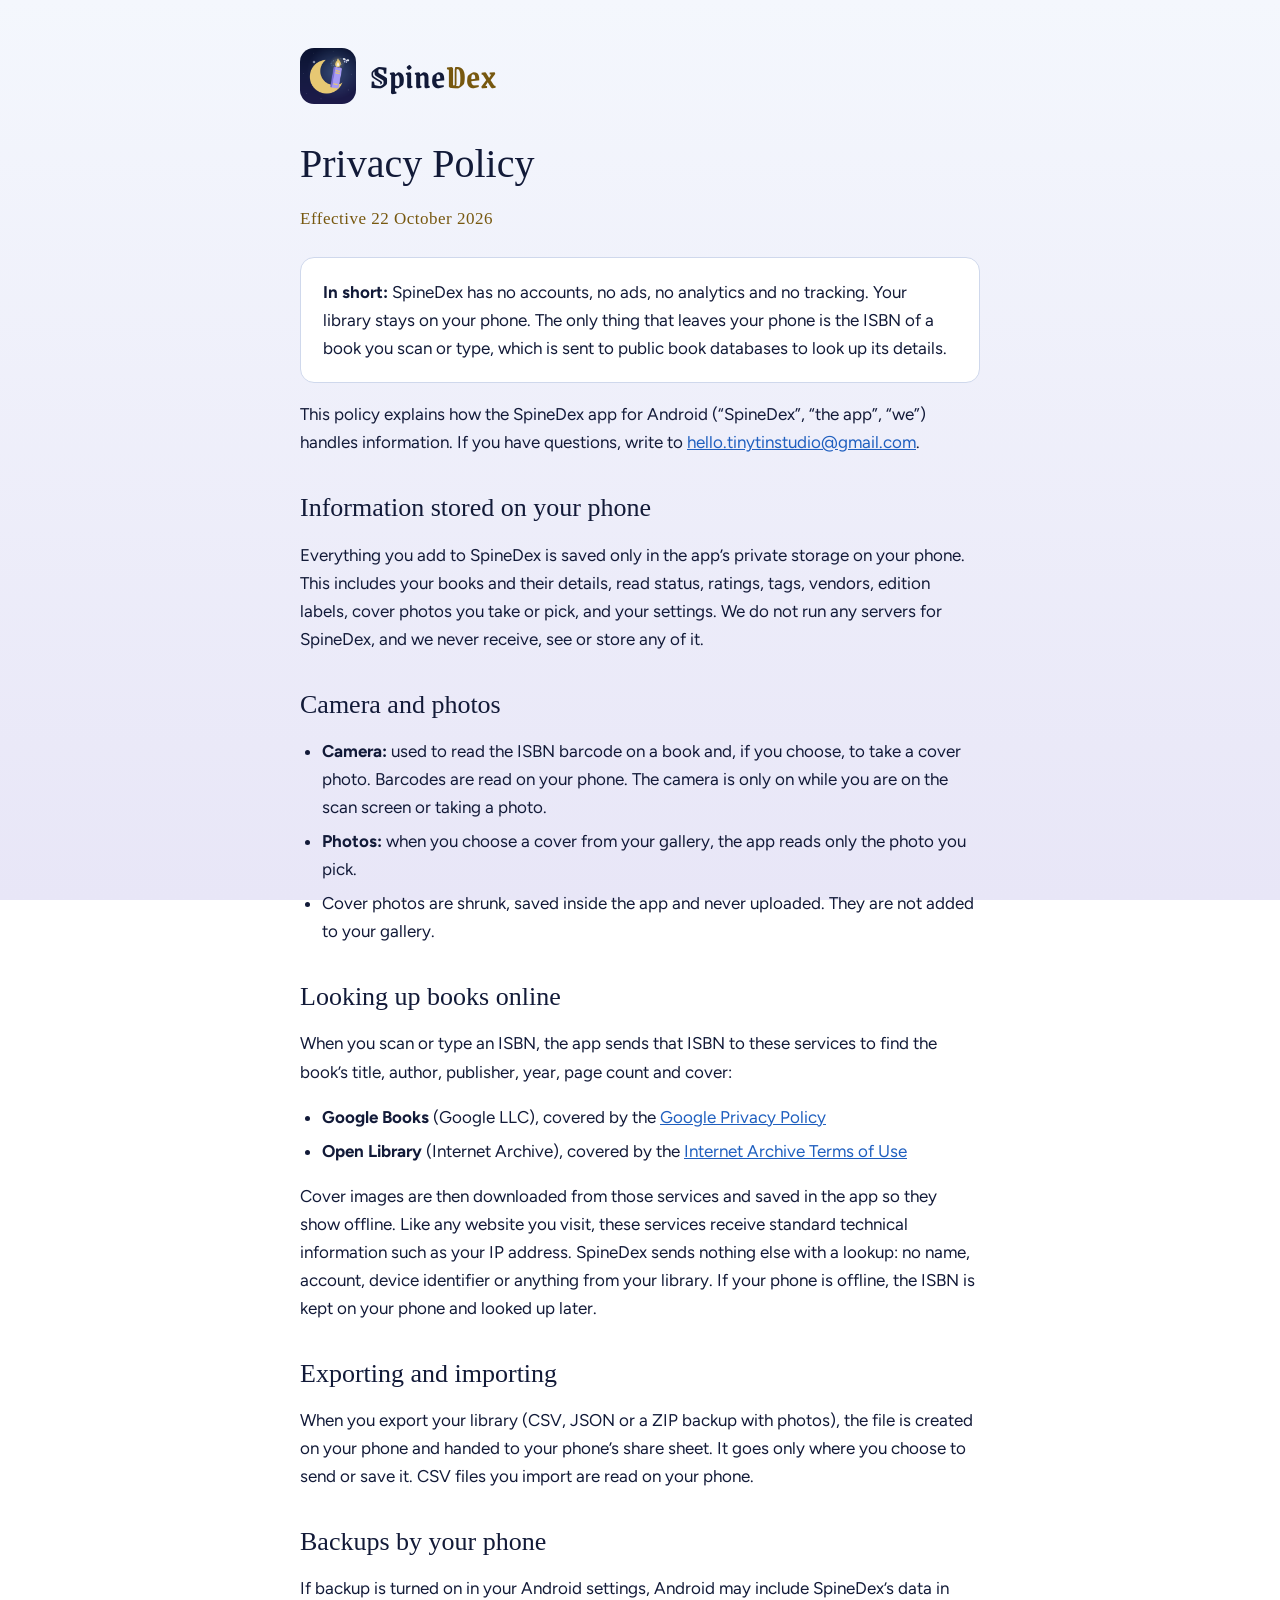
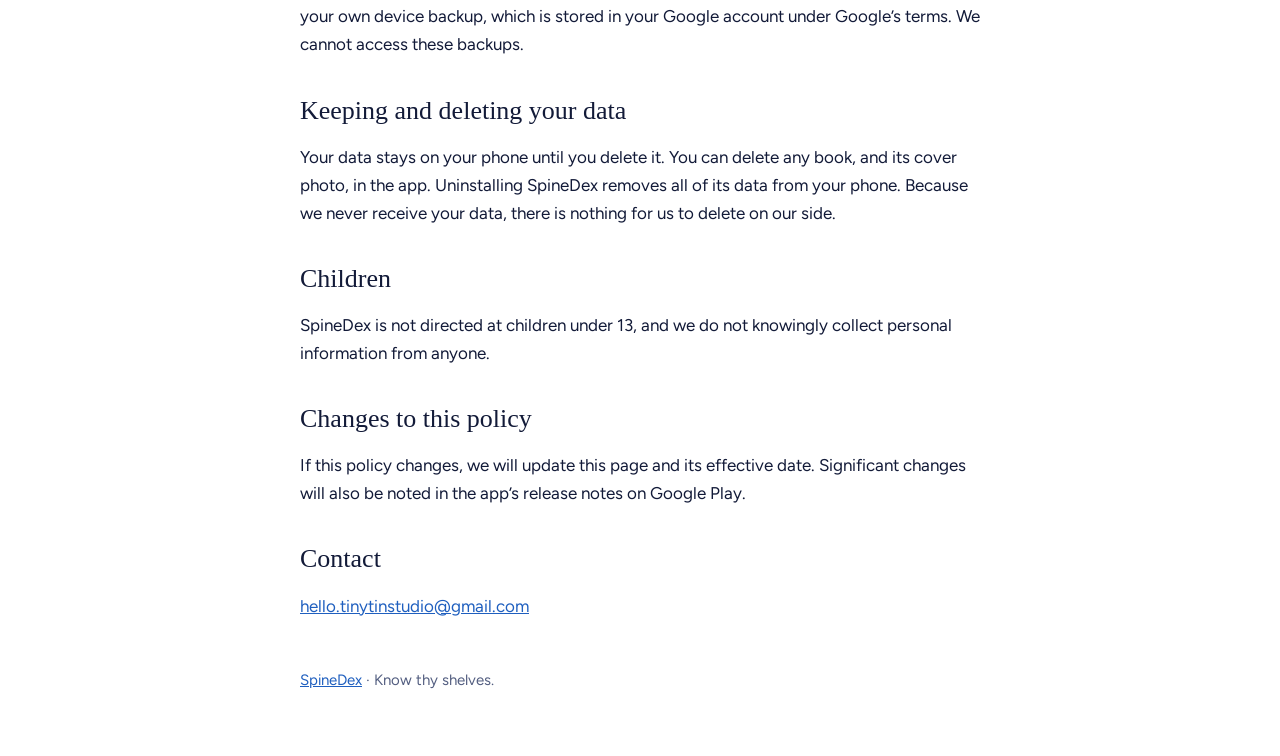
==== privacy/index.html @ 3c22c49f "Add files via upload" ====
<!doctype html>
<html lang="en">
  <head>
    <meta charset="utf-8" />
    <meta name="viewport" content="width=device-width, initial-scale=1" />
    <title>Privacy Policy · SpineDex</title>
    <meta name="description" content="How SpineDex handles your data: your library stays on your phone; only ISBNs are sent to book databases to look books up." />
    <link rel="icon" href="../favicon.png" />
    <link rel="preconnect" href="https://fonts.googleapis.com" />
    <link rel="preconnect" href="https://fonts.gstatic.com" crossorigin />
    <link href="https://fonts.googleapis.com/css2?family=Figtree:wght@400;600&family=Grenze+Gotisch:wght@600&family=IM+Fell+English:ital@0;1&family=IM+Fell+English+SC&display=swap" rel="stylesheet" />
    <link rel="stylesheet" href="../style.css" />
  </head>
  <body>
    <main>
      <a class="brand" href="../">
        <img src="../icon.png" alt="" />
        <span class="wordmark">Spine<em>Dex</em></span>
      </a>

      <h1>Privacy Policy</h1>
      <p class="meta">Effective 22 October 2026</p>

      <div class="card">
        <p>
          <strong>In short:</strong> SpineDex has no accounts, no ads, no analytics and no tracking. Your library stays on
          your phone. The only thing that leaves your phone is the ISBN of a book you scan or type, which is sent to
          public book databases to look up its details.
        </p>
      </div>

      <p>
        This policy explains how the SpineDex app for Android (“SpineDex”, “the app”, “we”) handles information. If you
        have questions, write to <a href="mailto:hello.tinytinstudio@gmail.com">hello.tinytinstudio@gmail.com</a>.
      </p>

      <h2>Information stored on your phone</h2>
      <p>
        Everything you add to SpineDex is saved only in the app’s private storage on your phone. This includes your
        books and their details, read status, ratings, tags, vendors, edition labels, cover photos you take or pick, and
        your settings. We do not run any servers for SpineDex, and we never receive, see or store any of it.
      </p>

      <h2>Camera and photos</h2>
      <ul>
        <li>
          <strong>Camera:</strong> used to read the ISBN barcode on a book and, if you choose, to take a cover photo.
          Barcodes are read on your phone. The camera is only on while you are on the scan screen or taking a photo.
        </li>
        <li>
          <strong>Photos:</strong> when you choose a cover from your gallery, the app reads only the photo you pick.
        </li>
        <li>
          Cover photos are shrunk, saved inside the app and never uploaded. They are not added to your gallery.
        </li>
      </ul>

      <h2>Looking up books online</h2>
      <p>
        When you scan or type an ISBN, the app sends that ISBN to these services to find the book’s title, author,
        publisher, year, page count and cover:
      </p>
      <ul>
        <li>
          <strong>Google Books</strong> (Google LLC), covered by the
          <a href="https://policies.google.com/privacy">Google Privacy Policy</a>
        </li>
        <li>
          <strong>Open Library</strong> (Internet Archive), covered by the
          <a href="https://archive.org/about/terms.php">Internet Archive Terms of Use</a>
        </li>
      </ul>
      <p>
        Cover images are then downloaded from those services and saved in the app so they show offline. Like any website
        you visit, these services receive standard technical information such as your IP address. SpineDex sends nothing
        else with a lookup: no name, account, device identifier or anything from your library. If your phone is offline,
        the ISBN is kept on your phone and looked up later.
      </p>

      <h2>Exporting and importing</h2>
      <p>
        When you export your library (CSV, JSON or a ZIP backup with photos), the file is created on your phone and handed
        to your phone’s share sheet. It goes only where you choose to send or save it. CSV files you import are read on
        your phone.
      </p>

      <h2>Backups by your phone</h2>
      <p>
        If backup is turned on in your Android settings, Android may include SpineDex’s data in your own device backup,
        which is stored in your Google account under Google’s terms. We cannot access these backups.
      </p>

      <h2>Keeping and deleting your data</h2>
      <p>
        Your data stays on your phone until you delete it. You can delete any book, and its cover photo, in the app.
        Uninstalling SpineDex removes all of its data from your phone. Because we never receive your data, there is
        nothing for us to delete on our side.
      </p>

      <h2>Children</h2>
      <p>
        SpineDex is not directed at children under 13, and we do not knowingly collect personal information from anyone.
      </p>

      <h2>Changes to this policy</h2>
      <p>
        If this policy changes, we will update this page and its effective date. Significant changes will also be noted
        in the app’s release notes on Google Play.
      </p>

      <h2>Contact</h2>
      <p>
        <a href="mailto:hello.tinytinstudio@gmail.com">hello.tinytinstudio@gmail.com</a>
      </p>

      <footer><a href="../">SpineDex</a> · Know thy shelves.</footer>
    </main>
  </body>
</html>
---- style.css ----
:root {
  --sky-1: #f4f7fd;
  --sky-2: #e8e6f7;
  --surface: #ffffff;
  --border: #cfd8ec;
  --text: #121a38;
  --muted: #535e80;
  --accent: #77580f;
  --wisp: #1f5fbf;
}

@media (prefers-color-scheme: dark) {
  :root {
    --sky-1: #070c24;
    --sky-2: #1a1846;
    --surface: #1a2048;
    --border: #353c78;
    --text: #e8ecfa;
    --muted: #a0a9ce;
    --accent: #e7c873;
    --wisp: #8ec5ff;
  }
}

* {
  box-sizing: border-box;
}

body {
  margin: 0;
  min-height: 100vh;
  background: linear-gradient(180deg, var(--sky-1), var(--sky-2)) fixed;
  color: var(--text);
  font: 17px/1.65 'Figtree', system-ui, sans-serif;
}

main {
  max-width: 720px;
  margin: 0 auto;
  padding: 48px 20px 64px;
}

a {
  color: var(--wisp);
}

.brand {
  display: flex;
  align-items: center;
  gap: 14px;
  text-decoration: none;
  color: var(--text);
}

.brand img {
  width: 56px;
  height: 56px;
  border-radius: 14px;
}

.wordmark {
  font-family: 'Grenze Gotisch', serif;
  font-weight: 600;
  font-size: 34px;
  letter-spacing: 0.5px;
}

.wordmark em {
  font-style: normal;
  color: var(--accent);
}

h1,
h2 {
  font-family: 'IM Fell English', Georgia, serif;
  font-weight: 400;
  line-height: 1.2;
}

h1 {
  font-size: 40px;
  margin: 36px 0 4px;
}

h2 {
  font-size: 26px;
  margin: 36px 0 8px;
}

.tagline {
  font-family: 'IM Fell English', Georgia, serif;
  font-style: italic;
  color: var(--muted);
  font-size: 20px;
  margin: 4px 0 0;
}

.meta {
  font-family: 'IM Fell English SC', Georgia, serif;
  color: var(--accent);
  letter-spacing: 0.5px;
}

.card {
  margin-top: 24px;
  padding: 20px 22px;
  border: 1px solid var(--border);
  border-radius: 14px;
  background: var(--surface);
}

.card p:first-child {
  margin-top: 0;
}

.card p:last-child {
  margin-bottom: 0;
}

ul {
  padding-left: 22px;
}

li {
  margin: 6px 0;
}

.rule {
  display: flex;
  align-items: center;
  gap: 10px;
  margin: 28px 0 0;
  color: var(--accent);
  opacity: 0.75;
}

.rule::before,
.rule::after {
  content: '';
  flex: 1;
  height: 1px;
  background: var(--accent);
}

footer {
  margin-top: 48px;
  color: var(--muted);
  font-size: 15px;
}
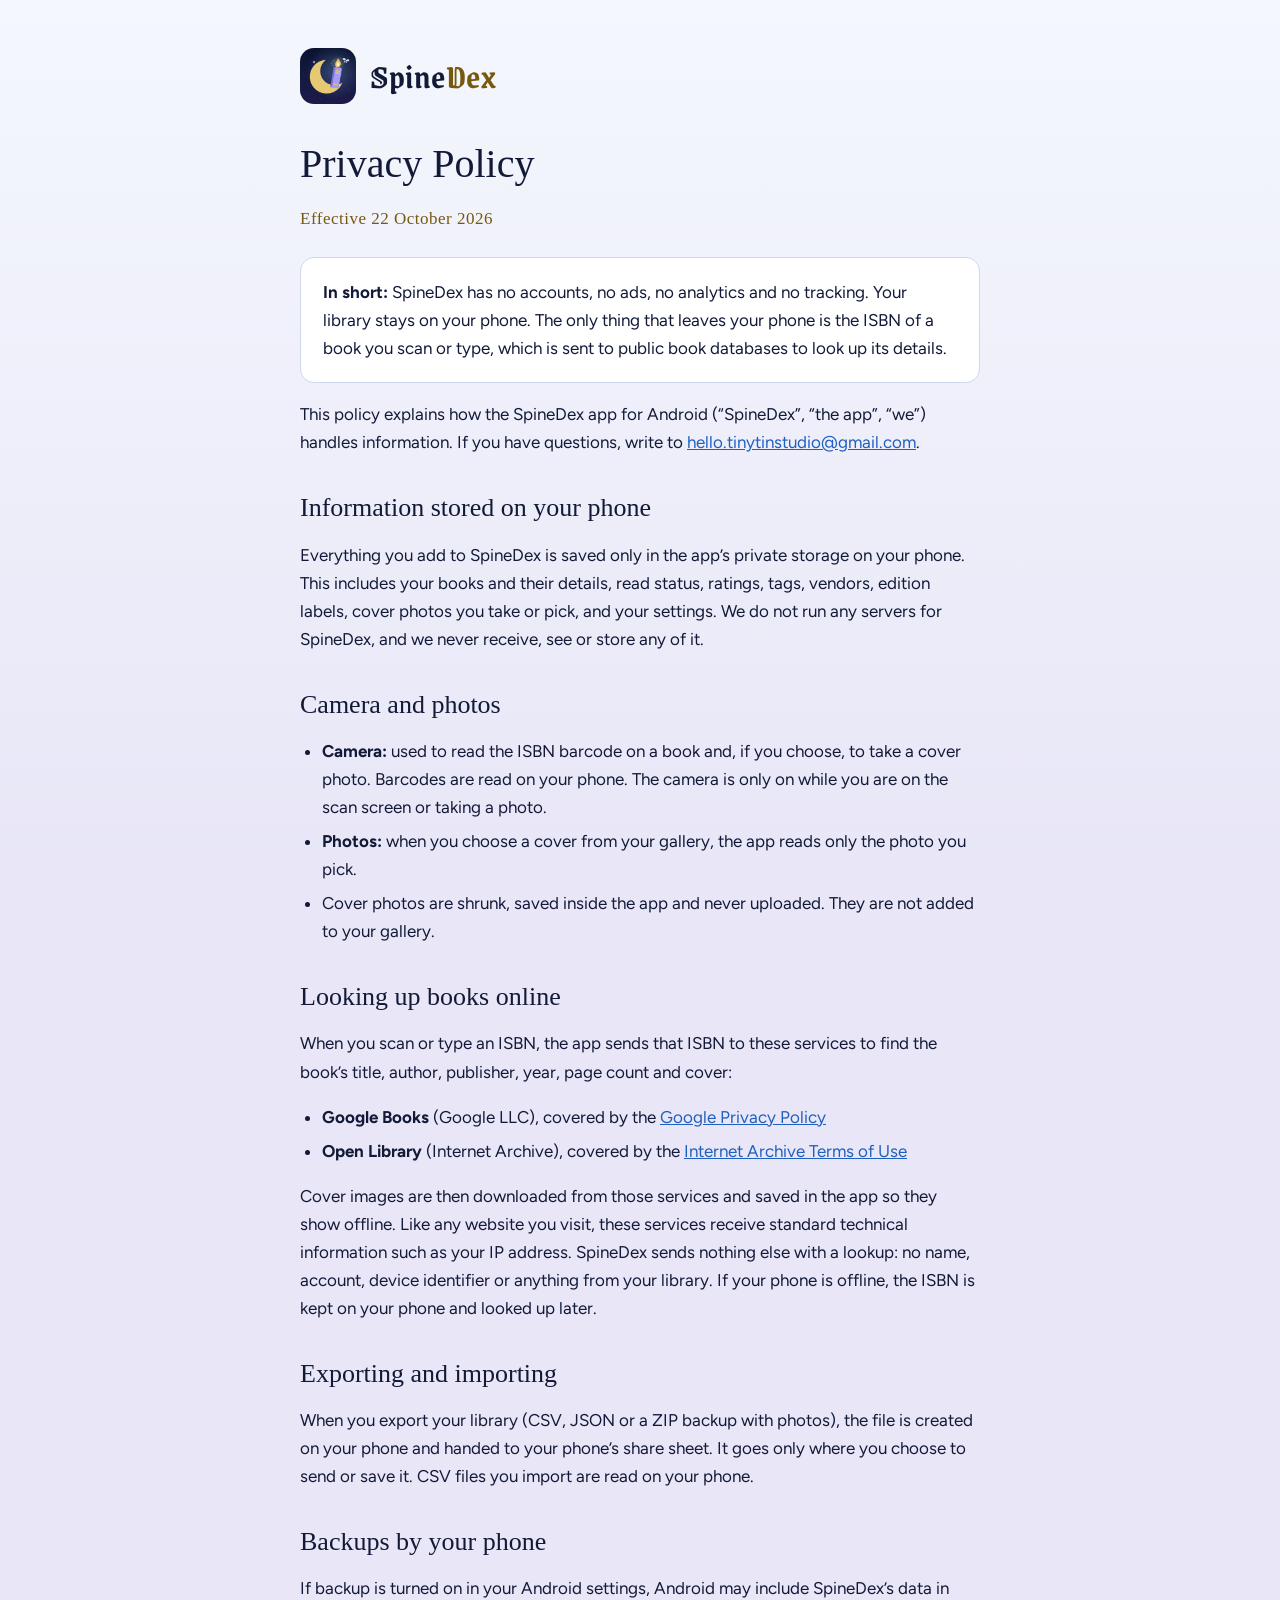
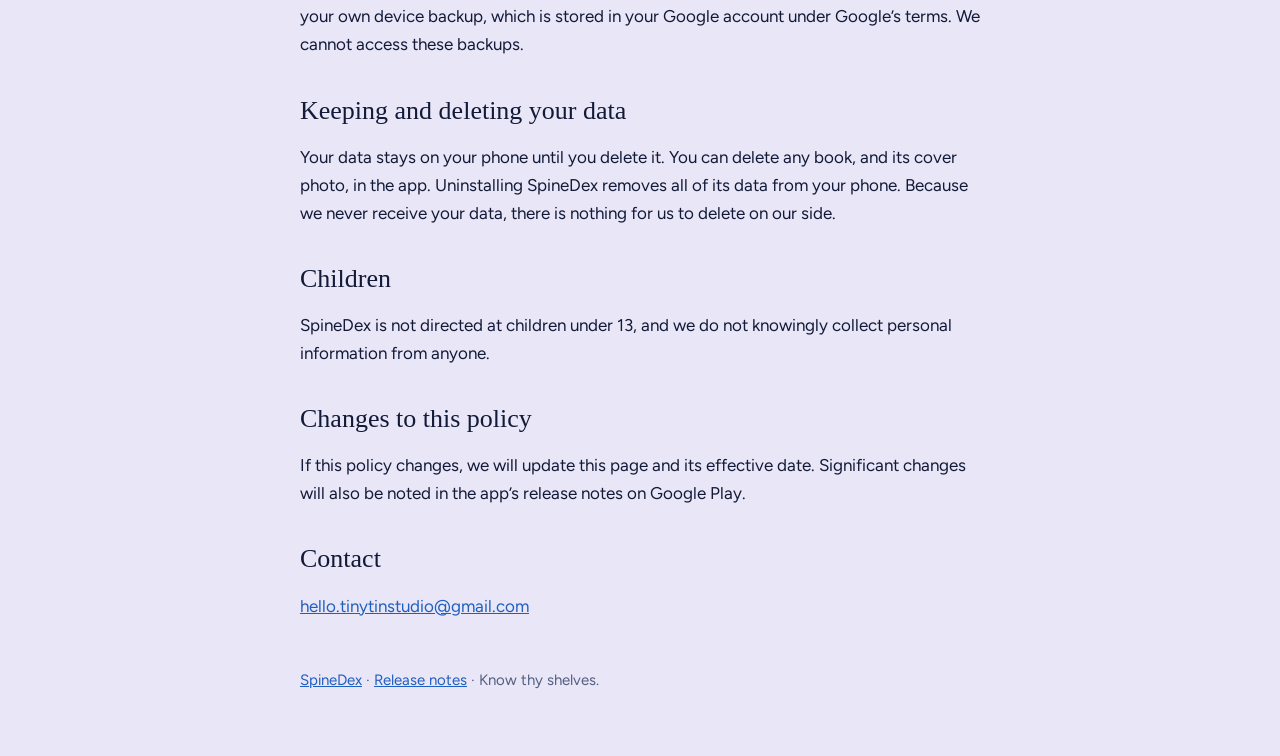
==== commit ef69de4f: "Add SpineDex release notes page Lists 1.0.1 (2), which fixes barcode scanning, and the first release" ====
--- a/privacy/index.html
+++ b/privacy/index.html
@@ -113,7 +113,7 @@
         <a href="mailto:hello.tinytinstudio@gmail.com">hello.tinytinstudio@gmail.com</a>
       </p>
 
-      <footer><a href="../">SpineDex</a> · Know thy shelves.</footer>
+      <footer><a href="../">SpineDex</a> · <a href="../releases/">Release notes</a> · Know thy shelves.</footer>
     </main>
   </body>
 </html>
--- a/style.css
+++ b/style.css
@@ -24,6 +24,10 @@
 
 * {
   box-sizing: border-box;
+}
+
+html {
+  background: var(--sky-2);
 }
 
 body {
@@ -147,3 +151,23 @@
   color: var(--muted);
   font-size: 15px;
 }
+
+.card h2:first-child {
+  margin-top: 0;
+}
+
+.card .meta {
+  margin: 0 0 4px;
+}
+
+.version,
+.build {
+  font-family: 'Figtree', system-ui, sans-serif;
+  font-weight: 600;
+  font-size: 22px;
+}
+
+.build {
+  font-weight: 400;
+  color: var(--muted);
+}
